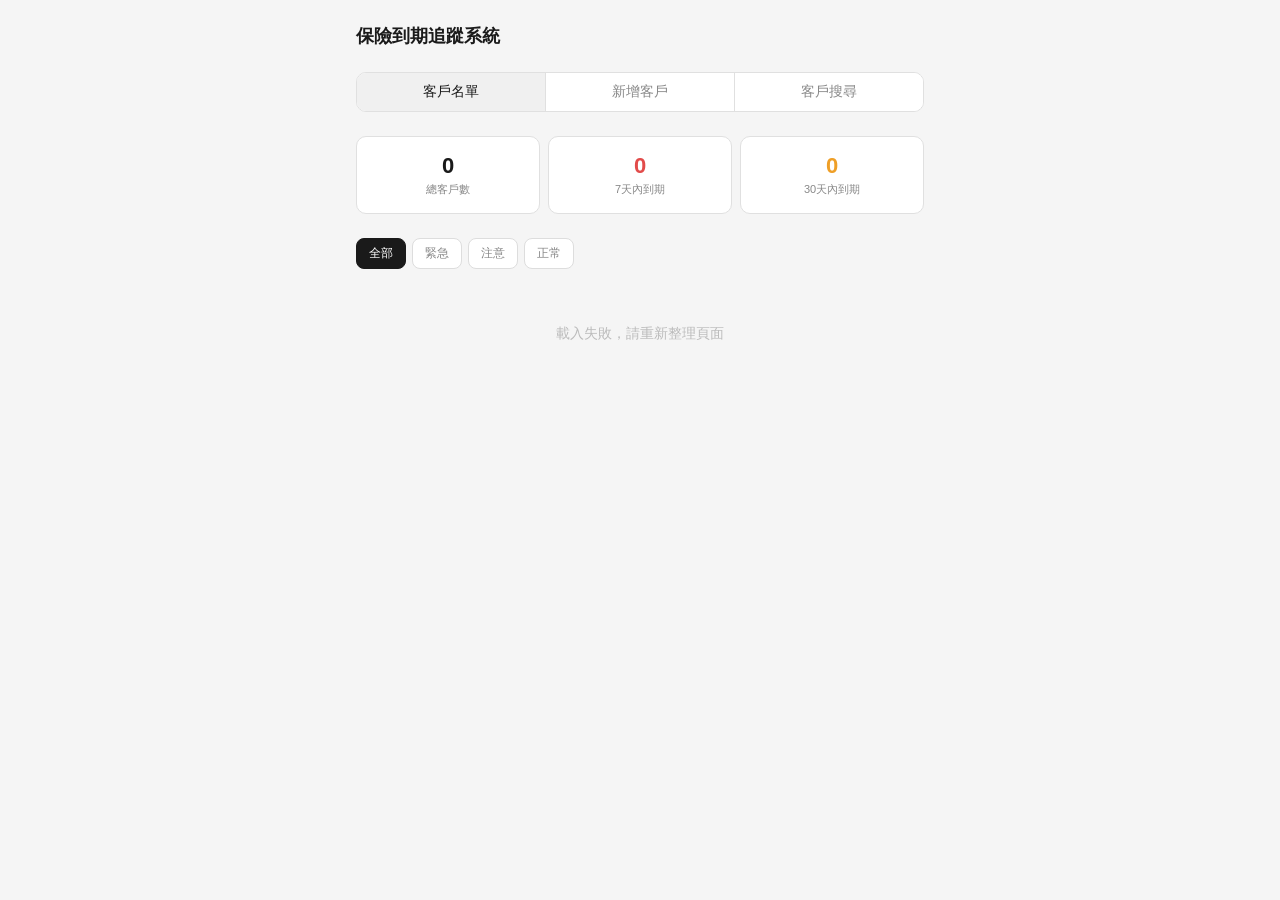
==== index.html @ eb1ad2b9 "Add files via upload" ====
<!DOCTYPE html>
<html lang="zh-TW">
<head>
<meta charset="UTF-8">
<meta name="viewport" content="width=device-width, initial-scale=1.0">
<title>保險到期追蹤系統</title>
<style>
*{box-sizing:border-box;margin:0;padding:0}
body{font-family:-apple-system,BlinkMacSystemFont,'Segoe UI',sans-serif;background:#f5f5f5;color:#1a1a1a;min-height:100vh}
.app{max-width:600px;margin:0 auto;padding:1.5rem 1rem}
h1{font-size:18px;font-weight:600;margin-bottom:1.5rem;color:#1a1a1a}
.tabs{display:flex;border:1px solid #e0e0e0;border-radius:10px;overflow:hidden;margin-bottom:1.5rem;background:#fff}
.tab{flex:1;padding:10px;text-align:center;font-size:14px;cursor:pointer;background:#fff;color:#888;border:none;font-family:inherit;border-right:1px solid #e0e0e0}
.tab:last-child{border-right:none}
.tab.active{background:#f0f0f0;color:#1a1a1a;font-weight:500}
.stats{display:grid;grid-template-columns:repeat(3,1fr);gap:8px;margin-bottom:1.5rem}
.stat{background:#fff;border-radius:10px;padding:1rem;text-align:center;border:1px solid #e0e0e0}
.stat-num{font-size:22px;font-weight:600;color:#1a1a1a}
.stat-label{font-size:11px;color:#888;margin-top:3px}
.card{background:#fff;border:1px solid #e0e0e0;border-radius:12px;padding:1rem 1.25rem;margin-bottom:1rem}
.section-hd{font-size:15px;font-weight:500;margin-bottom:1rem;color:#1a1a1a}
.section-sm{font-size:13px;font-weight:500;margin-bottom:8px;color:#555}
.form-grid{display:grid;grid-template-columns:1fr 1fr;gap:10px;margin-bottom:12px}
.fg{display:flex;flex-direction:column;gap:4px}
.fg.full{grid-column:1/-1}
label{font-size:12px;color:#888}
input,select{width:100%;padding:9px 11px;border:1px solid #ddd;border-radius:8px;font-size:14px;background:#fff;color:#1a1a1a;font-family:inherit}
input:focus,select:focus{outline:none;border-color:#999}
.btn{width:100%;padding:11px;border:1px solid #ddd;border-radius:8px;background:#fff;color:#1a1a1a;font-size:14px;cursor:pointer;font-family:inherit;font-weight:500}
.btn:hover{background:#f5f5f5}
.btn:disabled{opacity:.5;cursor:not-allowed}
.btn-primary{background:#1a1a1a;color:#fff;border-color:#1a1a1a}
.btn-primary:hover{background:#333}
.btn-sm{width:auto;padding:7px 14px;font-size:13px}
.btn-danger{border-color:#E24B4A;color:#E24B4A}
.btn-danger:hover{background:#FCEBEB}
.coverage-grid{display:grid;grid-template-columns:repeat(3,1fr);gap:6px;margin-bottom:12px}
.cov-item{display:flex;align-items:center;gap:6px;padding:7px 10px;border:1px solid #ddd;border-radius:8px;cursor:pointer;font-size:13px;background:#fff;transition:all .15s}
.cov-item.checked{background:#f0f0f0;border-color:#999;font-weight:500}
.cov-item input[type=checkbox]{width:14px;height:14px;accent-color:#1a1a1a;flex-shrink:0}
.vehicle-block{border:1px solid #e0e0e0;border-radius:10px;padding:1rem;margin-bottom:10px;background:#fafafa}
.vehicle-block-header{display:flex;justify-content:space-between;align-items:center;margin-bottom:10px}
.vehicle-tag{font-size:13px;font-weight:500;color:#555}
.divider{border:none;border-top:1px solid #f0f0f0;margin:12px 0}
.filter-row{display:flex;gap:6px;margin-bottom:1rem;flex-wrap:wrap}
.fbtn{padding:6px 12px;border:1px solid #ddd;border-radius:8px;background:#fff;color:#888;font-size:12px;cursor:pointer;font-family:inherit}
.fbtn.active{background:#1a1a1a;color:#fff;border-color:#1a1a1a}
.client-list{display:flex;flex-direction:column;gap:10px}
.cc{background:#fff;border:1px solid #e0e0e0;border-radius:12px;padding:1rem 1.25rem}
.cc.urgent{border-left:4px solid #E24B4A}
.cc.warning{border-left:4px solid #EF9F27}
.cc.ok{border-left:4px solid #1D9E75}
.cc-header{display:flex;justify-content:space-between;align-items:flex-start;margin-bottom:10px}
.cc-name{font-size:15px;font-weight:500}
.cc-actions{display:flex;gap:4px}
.icon-btn{background:none;border:none;color:#bbb;cursor:pointer;font-size:16px;padding:2px 5px}
.icon-btn:hover{color:#1a1a1a}
.vehicle-row{padding:8px 0;border-bottom:1px solid #f5f5f5}
.vehicle-row:last-child{border-bottom:none}
.vr-top{display:flex;align-items:center;gap:8px;margin-bottom:5px}
.vtype-tag{font-size:11px;padding:2px 7px;border-radius:6px;font-weight:500}
.vtype-car{background:#e8f0fe;color:#1a73e8}
.vtype-moto{background:#fce8b2;color:#b06000}
.vr-plate{font-size:13px;font-weight:500;font-family:monospace}
.badges{display:flex;gap:5px;flex-wrap:wrap}
.badge{display:inline-flex;align-items:center;gap:4px;font-size:11px;padding:3px 8px;border-radius:7px;border:1px solid}
.b-urgent{background:#FCEBEB;color:#791F1F;border-color:#F09595}
.b-warning{background:#FAEEDA;color:#633806;border-color:#FAC775}
.b-ok{background:#EAF3DE;color:#27500A;border-color:#C0DD97}
.b-none{background:#f5f5f5;color:#aaa;border-color:#ddd}
.dot{width:5px;height:5px;border-radius:50%;display:inline-block;flex-shrink:0}
.d-urgent{background:#E24B4A}.d-warning{background:#EF9F27}.d-ok{background:#1D9E75}
.cov-tags{display:flex;flex-wrap:wrap;gap:4px;margin-top:5px}
.cov-tag{font-size:11px;padding:2px 7px;background:#f5f5f5;border-radius:6px;color:#666;border:1px solid #e0e0e0}
.empty{text-align:center;padding:2.5rem;color:#bbb;font-size:14px}
.loading{text-align:center;padding:2.5rem;color:#888;font-size:14px}
.toast{position:fixed;bottom:1.5rem;left:50%;transform:translateX(-50%);background:#1a1a1a;color:#fff;border-radius:8px;padding:10px 20px;font-size:13px;opacity:0;transition:opacity .3s;pointer-events:none;white-space:nowrap;z-index:999}
.toast.show{opacity:1}
.modal-bg{display:none;position:fixed;inset:0;background:rgba(0,0,0,.5);z-index:100;align-items:flex-start;justify-content:center;padding:1rem;overflow-y:auto}
.modal-bg.open{display:flex}
.modal{background:#fff;border-radius:14px;padding:1.25rem;width:100%;max-width:520px;margin:auto}
.modal-title{font-size:16px;font-weight:500;margin-bottom:1rem}
.modal-actions{display:flex;gap:8px;margin-top:1rem}
.modal-actions .btn{flex:1}
.cv{background:#fff;border:1px solid #e0e0e0;border-radius:12px;padding:1.25rem}
.cv-header{display:flex;align-items:center;gap:12px;margin-bottom:1.25rem;padding-bottom:1rem;border-bottom:1px solid #f0f0f0}
.avatar{width:46px;height:46px;border-radius:50%;background:#e8f0fe;display:flex;align-items:center;justify-content:center;font-weight:600;font-size:15px;color:#1a73e8;flex-shrink:0}
.cv-name{font-size:17px;font-weight:500}
.cv-vehicle{margin-bottom:1rem;padding:1rem;border:1px solid #f0f0f0;border-radius:10px}
.cv-vehicle-header{display:flex;align-items:center;gap:8px;margin-bottom:10px}
.cv-row{display:flex;justify-content:space-between;align-items:center;padding:8px 0;border-bottom:1px solid #f5f5f5}
.cv-row:last-child{border-bottom:none}
.cv-label{font-size:13px;color:#888}
.cv-val{font-size:13px;font-weight:500}
.svc-box{background:#f8f8f8;border-radius:10px;padding:1rem;margin-top:1rem;font-size:13px;color:#888;line-height:1.8;text-align:center}
.search-box{width:100%;padding:9px 11px;border:1px solid #ddd;border-radius:8px;font-size:14px;background:#fff;color:#1a1a1a;font-family:inherit;margin-bottom:1rem}
.search-box:focus{outline:none;border-color:#999}
</style>
</head>
<body>
<div class="app">
  <h1>保險到期追蹤系統</h1>
  <div class="tabs">
    <button class="tab active" onclick="switchTab('list')">客戶名單</button>
    <button class="tab" onclick="switchTab('add')">新增客戶</button>
    <button class="tab" onclick="switchTab('search')">客戶搜尋</button>
  </div>

  <div id="tab-list">
    <div class="stats" id="stats">
      <div class="stat"><div class="stat-num">0</div><div class="stat-label">總客戶數</div></div>
      <div class="stat"><div class="stat-num" style="color:#E24B4A">0</div><div class="stat-label">7天內到期</div></div>
      <div class="stat"><div class="stat-num" style="color:#EF9F27">0</div><div class="stat-label">30天內到期</div></div>
    </div>
    <div class="filter-row">
      <button class="fbtn active" onclick="setFilter('all',this)">全部</button>
      <button class="fbtn" onclick="setFilter('urgent',this)">緊急</button>
      <button class="fbtn" onclick="setFilter('warning',this)">注意</button>
      <button class="fbtn" onclick="setFilter('ok',this)">正常</button>
    </div>
    <div class="client-list" id="client-list"><div class="loading">載入中...</div></div>
  </div>

  <div id="tab-add" style="display:none">
    <div class="card">
      <p class="section-hd">新增客戶</p>
      <div class="form-grid">
        <div class="fg full"><label>客戶姓名</label><input id="f-name" type="text" placeholder="王小明"></div>
      </div>
      <hr class="divider">
      <p class="section-sm">車輛資料</p>
      <div id="vehicles-form"></div>
      <button class="btn btn-sm" onclick="addVehicleForm()" style="margin-bottom:12px">＋ 新增車輛</button>
      <hr class="divider">
      <button class="btn btn-primary" id="add-btn" onclick="addClient()">新增客戶</button>
    </div>
  </div>

  <div id="tab-search" style="display:none">
    <div class="card">
      <p class="section-hd">客戶搜尋</p>
      <input class="search-box" id="search-input" type="text" placeholder="輸入姓名或車牌搜尋..." oninput="renderSearch()">
    </div>
    <div id="search-results"></div>
  </div>
</div>

<div class="modal-bg" id="edit-modal">
  <div class="modal">
    <p class="modal-title">編輯客戶資料</p>
    <div class="form-grid">
      <div class="fg full"><label>客戶姓名</label><input id="e-name" type="text"></div>
    </div>
    <hr class="divider">
    <p class="section-sm">車輛資料</p>
    <div id="edit-vehicles-form"></div>
    <button class="btn btn-sm" onclick="addEditVehicleForm()" style="margin-bottom:12px">＋ 新增車輛</button>
    <input type="hidden" id="e-id">
    <div class="modal-actions">
      <button class="btn" onclick="closeModal()">取消</button>
      <button class="btn btn-primary" onclick="saveEdit()">儲存</button>
    </div>
  </div>
</div>
<div class="toast" id="toast"></div>

<script>
const API='https://script.google.com/macros/s/AKfycbw2PSCqdWzUUIAsLhNvlBtRn1GDuUMk_68-QzIoNAojSm45DZvEjkUMR7gDNgJH5ig-cA/exec';
const COV_OPTIONS=['第三人','超額500','超額1000','超額2000','竊盜','駕駛人傷害','乘客體傷','刑事訴訟','道路救援'];
let clients=[],filter='all';

function toast(msg){const t=document.getElementById('toast');t.textContent=msg;t.classList.add('show');setTimeout(()=>t.classList.remove('show'),2500);}

function switchTab(tab){
  ['list','add','search'].forEach((t,i)=>{
    document.getElementById('tab-'+t).style.display=t===tab?'block':'none';
    document.querySelectorAll('.tab')[i].classList.toggle('active',t===tab);
  });
  if(tab==='add') initAddForm();
  if(tab==='search') renderSearch();
}

const daysUntil=d=>d?Math.ceil((new Date(d)-new Date())/86400000):null;
const status=d=>d===null?'none':d<=7?'urgent':d<=30?'warning':'ok';
const fmtDate=d=>{if(!d)return'—';const dt=new Date(d);return`${dt.getFullYear()}/${String(dt.getMonth()+1).padStart(2,'0')}/${String(dt.getDate()).padStart(2,'0')}`;};
const statusTxt=s=>s==='urgent'?'即將到期':s==='warning'?'請注意':s==='ok'?'保障中':'未設定';
const statusColor=s=>s==='urgent'?'#E24B4A':s==='warning'?'#EF9F27':s==='ok'?'#1D9E75':'#aaa';

function clientUrgency(c){
  const vehicles=parseVehicles(c);
  const statuses=vehicles.flatMap(v=>[daysUntil(v.comp),daysUntil(v.vol)]).filter(d=>d!==null).map(status);
  if(statuses.includes('urgent'))return'urgent';
  if(statuses.includes('warning'))return'warning';
  if(statuses.length)return'ok';
  return'none';
}

function parseVehicles(c){
  try{return JSON.parse(c.vehicles||'[]');}catch(e){return[];}
}

function badgeHtml(label,d){
  const days=daysUntil(d);
  if(!d)return`<span class="badge b-none">${label} 未填</span>`;
  const s=status(days);
  return`<span class="badge b-${s}"><span class="dot d-${s}"></span>${label}｜${days<=0?'已到期':days+'天後'}</span>`;
}

function covFormHtml(idx,v={}){
  const cov=v.coverage||[];
  return`<div class="vehicle-block" id="vblock-${idx}">
    <div class="vehicle-block-header">
      <span class="vehicle-tag">車輛 ${idx+1}</span>
      <button class="btn btn-sm btn-danger" onclick="removeVehicleBlock(${idx})">移除</button>
    </div>
    <div class="form-grid">
      <div class="fg">
        <label>車種</label>
        <select id="vtype-${idx}">
          <option value="汽車" ${v.type==='汽車'?'selected':''}>汽車</option>
          <option value="機車" ${v.type==='機車'?'selected':''}>機車</option>
        </select>
      </div>
      <div class="fg"><label>車牌號碼</label><input id="vplate-${idx}" type="text" placeholder="ABC-1234" value="${v.plate||''}"></div>
      <div class="fg"><label>強制險到期日</label><input id="vcomp-${idx}" type="date" value="${v.comp||''}"></div>
      <div class="fg"><label>任意險到期日（選填）</label><input id="vvol-${idx}" type="date" value="${v.vol||''}"></div>
    </div>
    <p class="section-sm">任意險項目</p>
    <div class="coverage-grid">
      ${COV_OPTIONS.map(opt=>`
        <label class="cov-item ${cov.includes(opt)?'checked':''}" onclick="toggleCov(this)">
          <input type="checkbox" value="${opt}" ${cov.includes(opt)?'checked':''}>${opt}
        </label>`).join('')}
    </div>
  </div>`;
}

function toggleCov(label){
  const cb=label.querySelector('input');
  cb.checked=!cb.checked;
  label.classList.toggle('checked',cb.checked);
}

let vCount=0;
function initAddForm(){
  vCount=0;
  document.getElementById('vehicles-form').innerHTML='';
  addVehicleForm();
}
function addVehicleForm(){
  const el=document.createElement('div');
  el.innerHTML=covFormHtml(vCount);
  document.getElementById('vehicles-form').appendChild(el.firstChild);
  vCount++;
}
function removeVehicleBlock(idx){
  const el=document.getElementById('vblock-'+idx);
  if(el)el.remove();
}

let evCount=0;
function initEditVehicleForm(vehicles){
  evCount=vehicles.length;
  document.getElementById('edit-vehicles-form').innerHTML=vehicles.map((v,i)=>covFormHtml(i,v)).join('');
}
function addEditVehicleForm(){
  const container=document.getElementById('edit-vehicles-form');
  const el=document.createElement('div');
  el.innerHTML=covFormHtml(evCount);
  container.appendChild(el.firstChild);
  evCount++;
}

function collectVehicles(containerID){
  const container=document.getElementById(containerID);
  const blocks=container.querySelectorAll('.vehicle-block');
  return Array.from(blocks).map(block=>{
    const idx=block.id.replace('vblock-','');
    const type=document.getElementById('vtype-'+idx)?.value||'汽車';
    const plate=document.getElementById('vplate-'+idx)?.value.trim()||'';
    const comp=document.getElementById('vcomp-'+idx)?.value||'';
    const vol=document.getElementById('vvol-'+idx)?.value||'';
    const coverage=Array.from(block.querySelectorAll('input[type=checkbox]:checked')).map(cb=>cb.value);
    return{type,plate,comp,vol,coverage};
  }).filter(v=>v.plate&&v.comp);
}

async function call(params){
  const r=await fetch(API+'?'+new URLSearchParams(params));
  if(!r.ok)throw new Error(r.status);
  return r.json();
}
async function post(body){
  const r=await fetch(API,{method:'POST',headers:{'Content-Type':'text/plain'},body:JSON.stringify(body)});
  if(!r.ok)throw new Error(r.status);
  return r.json();
}

async function load(){
  try{
    const data=await call({action:'getAll'});
    clients=Array.isArray(data)?data:[];
    render();
  }catch(e){
    document.getElementById('client-list').innerHTML='<div class="empty">載入失敗，請重新整理頁面</div>';
  }
}

function setFilter(f,btn){
  filter=f;
  document.querySelectorAll('.fbtn').forEach(b=>b.classList.remove('active'));
  btn.classList.add('active');
  render();
}

function vehicleRowHtml(v){
  return`<div class="vehicle-row">
    <div class="vr-top">
      <span class="vtype-tag ${v.type==='汽車'?'vtype-car':'vtype-moto'}">${v.type}</span>
      <span class="vr-plate">${v.plate}</span>
    </div>
    <div class="badges">
      ${badgeHtml('強制險',v.comp)}
      ${v.vol?badgeHtml('任意險',v.vol):''}
    </div>
    ${v.coverage&&v.coverage.length?`<div class="cov-tags">${v.coverage.map(c=>`<span class="cov-tag">${c}</span>`).join('')}</div>`:''}
  </div>`;
}

function render(){
  const urgent=clients.filter(c=>clientUrgency(c)==='urgent').length;
  const warning=clients.filter(c=>clientUrgency(c)==='warning').length;
  document.getElementById('stats').innerHTML=`
    <div class="stat"><div class="stat-num">${clients.length}</div><div class="stat-label">總客戶數</div></div>
    <div class="stat"><div class="stat-num" style="color:#E24B4A">${urgent}</div><div class="stat-label">7天內到期</div></div>
    <div class="stat"><div class="stat-num" style="color:#EF9F27">${warning}</div><div class="stat-label">30天內到期</div></div>`;
  const filtered=clients.filter(c=>filter==='all'||clientUrgency(c)===filter)
    .sort((a,b)=>{
      const da=Math.min(...parseVehicles(a).map(v=>daysUntil(v.comp)??9999));
      const db=Math.min(...parseVehicles(b).map(v=>daysUntil(v.comp)??9999));
      return da-db;
    });
  const list=document.getElementById('client-list');
  if(!filtered.length){list.innerHTML=`<div class="empty">尚無${filter==='all'?'':'符合條件的'}客戶資料</div>`;return;}
  list.innerHTML=filtered.map(c=>{
    const vehicles=parseVehicles(c);
    return`<div class="cc ${clientUrgency(c)}">
      <div class="cc-header">
        <div class="cc-name">${c.name}</div>
        <div class="cc-actions">
          <button class="icon-btn" onclick="openEdit('${c.id}')">✎</button>
          <button class="icon-btn" style="color:#E24B4A" onclick="confirmDel('${c.id}','${c.name}')">×</button>
        </div>
      </div>
      ${vehicles.map(vehicleRowHtml).join('')}
    </div>`;
  }).join('');
}

async function addClient(){
  const name=document.getElementById('f-name').value.trim();
  if(!name){toast('請填寫客戶姓名');return;}
  const vehicles=collectVehicles('vehicles-form');
  if(!vehicles.length){toast('請至少填寫一台車輛資料');return;}
  const btn=document.getElementById('add-btn');
  btn.disabled=true;btn.textContent='新增中...';
  try{
    await post({action:'add',name,vehicles:JSON.stringify(vehicles),plate:vehicles[0].plate,comp:vehicles[0].comp,vol:vehicles[0].vol||'',note:''});
    document.getElementById('f-name').value='';
    initAddForm();
    toast('已新增 '+name);
    await load();
    switchTab('list');
  }catch(e){toast('新增失敗，請重試');}
  btn.disabled=false;btn.textContent='新增客戶';
}

function openEdit(id){
  const c=clients.find(x=>x.id==id);if(!c)return;
  document.getElementById('e-id').value=c.id;
  document.getElementById('e-name').value=c.name;
  const vehicles=parseVehicles(c);
  evCount=vehicles.length;
  initEditVehicleForm(vehicles);
  document.getElementById('edit-modal').classList.add('open');
}
function closeModal(){document.getElementById('edit-modal').classList.remove('open');}
async function saveEdit(){
  const id=document.getElementById('e-id').value;
  const name=document.getElementById('e-name').value.trim();
  if(!name){toast('請填寫客戶姓名');return;}
  const vehicles=collectVehicles('edit-vehicles-form');
  if(!vehicles.length){toast('請至少填寫一台車輛資料');return;}
  try{
    await post({action:'update',id,name,vehicles:JSON.stringify(vehicles),plate:vehicles[0].plate,comp:vehicles[0].comp,vol:vehicles[0].vol||'',note:''});
    closeModal();toast('已更新');await load();
  }catch(e){toast('更新失敗');}
}

function confirmDel(id,name){if(confirm(`確定要刪除「${name}」的資料嗎？`))delClient(id);}
async function delClient(id){
  try{await call({action:'delete',id});toast('已刪除');await load();}
  catch(e){toast('刪除失敗');}
}

function renderSearch(){
  const q=(document.getElementById('search-input')?.value||'').trim().toLowerCase();
  const results=q?clients.filter(c=>{
    if(c.name.toLowerCase().includes(q))return true;
    return parseVehicles(c).some(v=>v.plate.toLowerCase().includes(q));
  }):[];
  const area=document.getElementById('search-results');
  if(!q){area.innerHTML='';return;}
  if(!results.length){area.innerHTML='<div class="empty">找不到符合的客戶</div>';return;}
  area.innerHTML=results.map(c=>{
    const vehicles=parseVehicles(c);
    return`<div class="cv" style="margin-bottom:1rem">
      <div class="cv-header">
        <div class="avatar">${c.name.slice(0,2)}</div>
        <div><div class="cv-name">${c.name}</div></div>
      </div>
      ${vehicles.map(v=>{
        const d1=daysUntil(v.comp),d2=daysUntil(v.vol);
        const s1=status(d1),s2=status(d2);
        return`<div class="cv-vehicle">
          <div class="cv-vehicle-header">
            <span class="vtype-tag ${v.type==='汽車'?'vtype-car':'vtype-moto'}">${v.type}</span>
            <span style="font-size:14px;font-weight:500;font-family:monospace">${v.plate}</span>
          </div>
          <div class="cv-row"><span class="cv-label">強制險到期日</span><span class="cv-val">${fmtDate(v.comp)}</span></div>
          <div class="cv-row"><span class="cv-label">強制險狀態</span><span class="cv-val" style="color:${statusColor(s1)}">${statusTxt(s1)}${d1&&d1>0?' ('+d1+'天)':''}</span></div>
          ${v.vol?`<div class="cv-row"><span class="cv-label">任意險到期日</span><span class="cv-val">${fmtDate(v.vol)}</span></div>
          <div class="cv-row"><span class="cv-label">任意險狀態</span><span class="cv-val" style="color:${statusColor(s2)}">${statusTxt(s2)}${d2&&d2>0?' ('+d2+'天)':''}</span></div>`:''}
          ${v.coverage&&v.coverage.length?`<div class="cv-row"><span class="cv-label">保障內容</span><div class="cov-tags" style="justify-content:flex-end">${v.coverage.map(cv=>`<span class="cov-tag">${cv}</span>`).join('')}</div></div>`:''}
        </div>`;
      }).join('')}
      <div class="svc-box">我會在到期前 60 天、30 天、7 天主動通知你<br>讓你的保障不中斷</div>
    </div>`;
  }).join('');
}

initAddForm();
load();
</script>
</body>
</html>
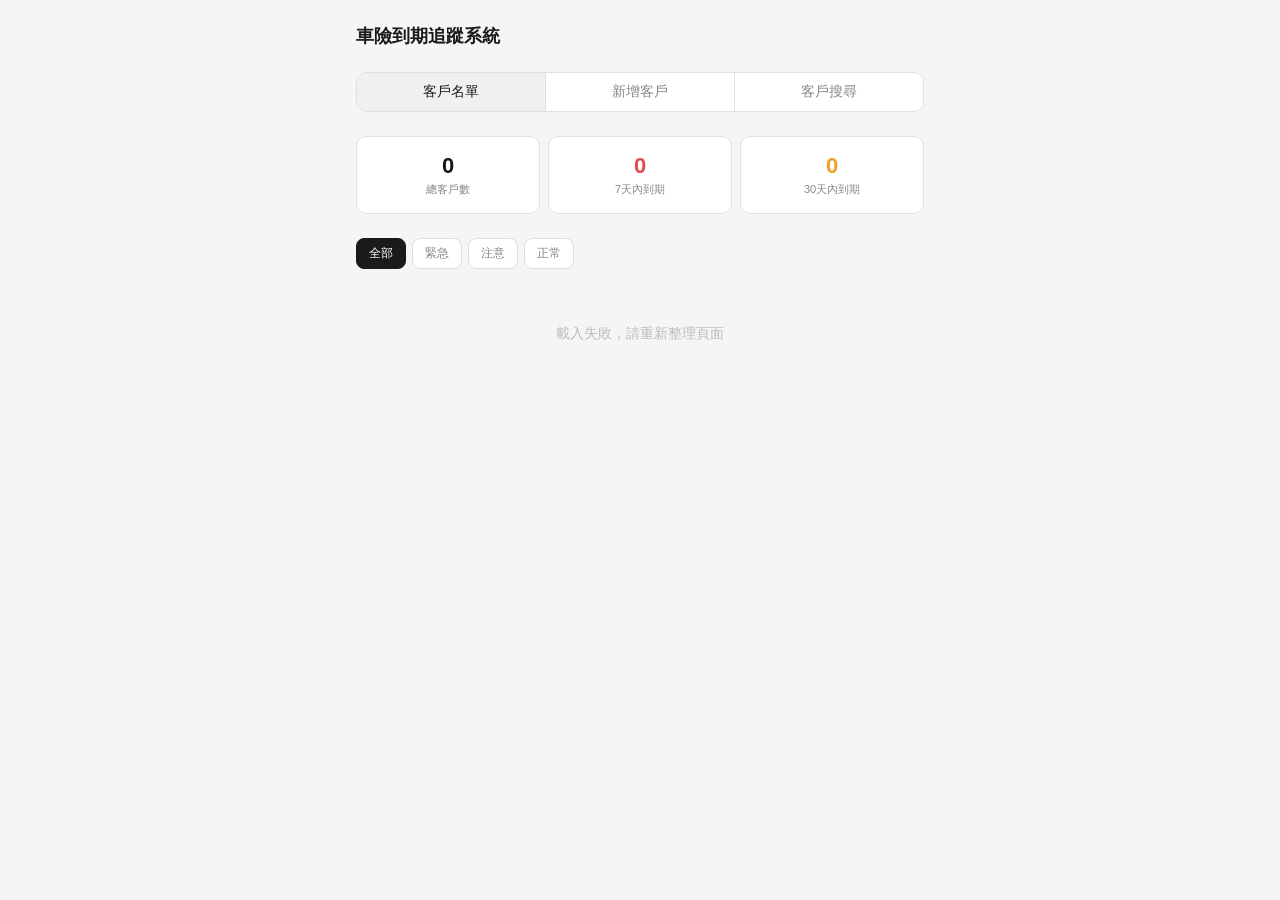
==== commit 8e169844: "index.html" ====
--- a/index.html
+++ b/index.html
@@ -3,7 +3,7 @@
 <head>
 <meta charset="UTF-8">
 <meta name="viewport" content="width=device-width, initial-scale=1.0">
-<title>保險到期追蹤系統</title>
+<title>車險到期追蹤系統</title>
 <style>
 *{box-sizing:border-box;margin:0;padding:0}
 body{font-family:-apple-system,BlinkMacSystemFont,'Segoe UI',sans-serif;background:#f5f5f5;color:#1a1a1a;min-height:100vh}
@@ -99,7 +99,7 @@
 </head>
 <body>
 <div class="app">
-  <h1>保險到期追蹤系統</h1>
+  <h1>車險到期追蹤系統</h1>
   <div class="tabs">
     <button class="tab active" onclick="switchTab('list')">客戶名單</button>
     <button class="tab" onclick="switchTab('add')">新增客戶</button>
@@ -165,7 +165,7 @@
 <div class="toast" id="toast"></div>
 
 <script>
-const API='https://script.google.com/macros/s/AKfycbw2PSCqdWzUUIAsLhNvlBtRn1GDuUMk_68-QzIoNAojSm45DZvEjkUMR7gDNgJH5ig-cA/exec';
+const API='https://script.google.com/macros/s/AKfycbzQIJgM0BVH5-g7zVgGSabfvRw_-4KguP4exboqr7Txi3CyQKYaIrjjNsGsmjc4YspYnQ/exec';
 const COV_OPTIONS=['第三人','超額500','超額1000','超額2000','竊盜','駕駛人傷害','乘客體傷','刑事訴訟','道路救援'];
 let clients=[],filter='all';
 
@@ -365,7 +365,7 @@
   const btn=document.getElementById('add-btn');
   btn.disabled=true;btn.textContent='新增中...';
   try{
-    await post({action:'add',name,vehicles:JSON.stringify(vehicles),plate:vehicles[0].plate,comp:vehicles[0].comp,vol:vehicles[0].vol||'',note:''});
+    await post({action:'add',name,vehicles:JSON.stringify(vehicles)});
     document.getElementById('f-name').value='';
     initAddForm();
     toast('已新增 '+name);
@@ -392,7 +392,7 @@
   const vehicles=collectVehicles('edit-vehicles-form');
   if(!vehicles.length){toast('請至少填寫一台車輛資料');return;}
   try{
-    await post({action:'update',id,name,vehicles:JSON.stringify(vehicles),plate:vehicles[0].plate,comp:vehicles[0].comp,vol:vehicles[0].vol||'',note:''});
+    await post({action:'update',id,name,vehicles:JSON.stringify(vehicles)});
     closeModal();toast('已更新');await load();
   }catch(e){toast('更新失敗');}
 }
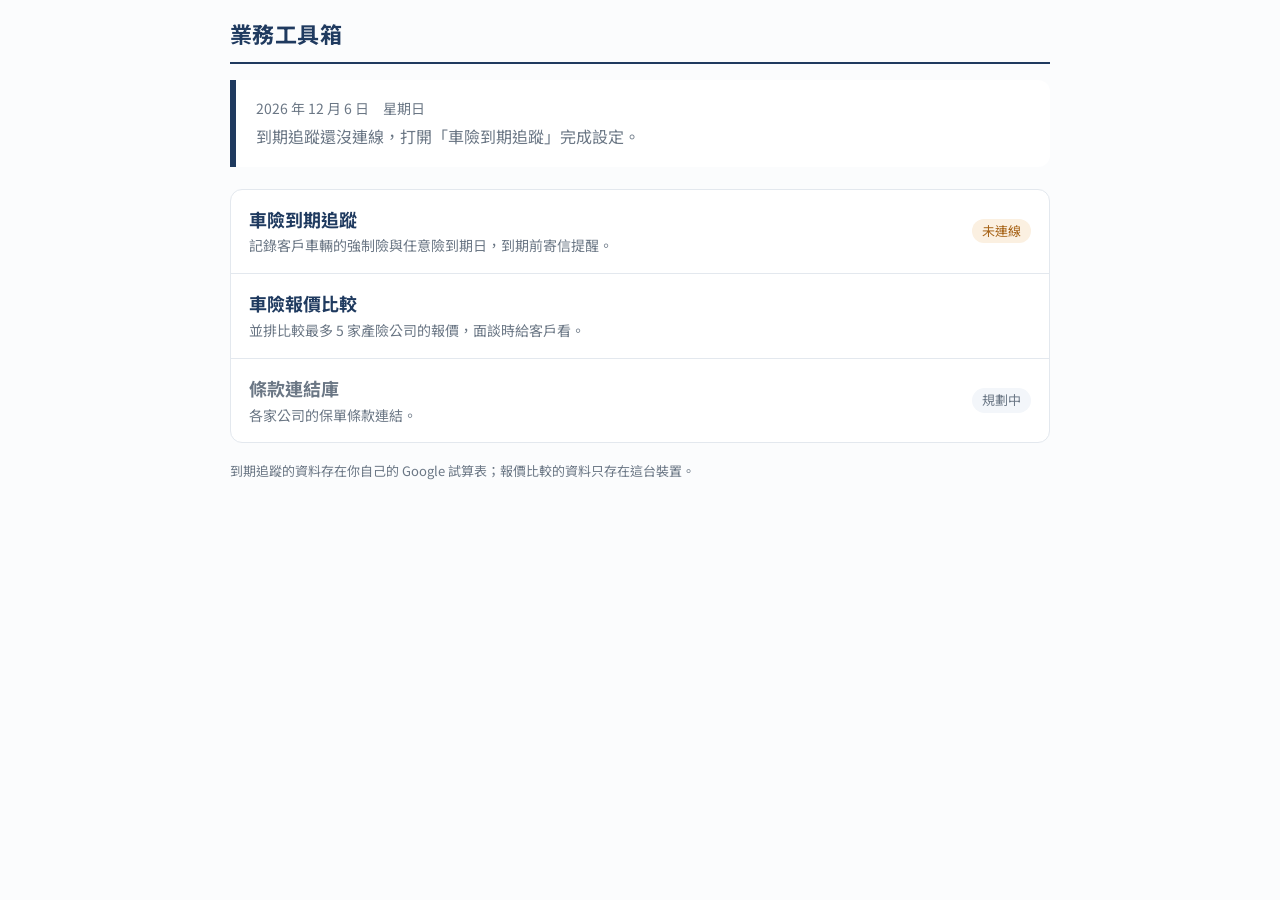
==== commit 3f7a8199: "Add files via upload" ====
--- a/index.html
+++ b/index.html
@@ -1,446 +1,102 @@
 <!DOCTYPE html>
-<html lang="zh-TW">
+<html lang="zh-Hant">
 <head>
 <meta charset="UTF-8">
-<meta name="viewport" content="width=device-width, initial-scale=1.0">
-<title>車險到期追蹤系統</title>
+<meta name="viewport" content="width=device-width, initial-scale=1, viewport-fit=cover">
+<title>業務工具箱</title>
+<link rel="preconnect" href="https://fonts.googleapis.com">
+<link rel="preconnect" href="https://fonts.gstatic.com" crossorigin>
+<link href="https://fonts.googleapis.com/css2?family=Noto+Sans+TC:wght@400;500;700&display=swap" rel="stylesheet">
+<link rel="stylesheet" href="common.css">
 <style>
-*{box-sizing:border-box;margin:0;padding:0}
-body{font-family:-apple-system,BlinkMacSystemFont,'Segoe UI',sans-serif;background:#f5f5f5;color:#1a1a1a;min-height:100vh}
-.app{max-width:600px;margin:0 auto;padding:1.5rem 1rem}
-h1{font-size:18px;font-weight:600;margin-bottom:1.5rem;color:#1a1a1a}
-.tabs{display:flex;border:1px solid #e0e0e0;border-radius:10px;overflow:hidden;margin-bottom:1.5rem;background:#fff}
-.tab{flex:1;padding:10px;text-align:center;font-size:14px;cursor:pointer;background:#fff;color:#888;border:none;font-family:inherit;border-right:1px solid #e0e0e0}
-.tab:last-child{border-right:none}
-.tab.active{background:#f0f0f0;color:#1a1a1a;font-weight:500}
-.stats{display:grid;grid-template-columns:repeat(3,1fr);gap:8px;margin-bottom:1.5rem}
-.stat{background:#fff;border-radius:10px;padding:1rem;text-align:center;border:1px solid #e0e0e0}
-.stat-num{font-size:22px;font-weight:600;color:#1a1a1a}
-.stat-label{font-size:11px;color:#888;margin-top:3px}
-.card{background:#fff;border:1px solid #e0e0e0;border-radius:12px;padding:1rem 1.25rem;margin-bottom:1rem}
-.section-hd{font-size:15px;font-weight:500;margin-bottom:1rem;color:#1a1a1a}
-.section-sm{font-size:13px;font-weight:500;margin-bottom:8px;color:#555}
-.form-grid{display:grid;grid-template-columns:1fr 1fr;gap:10px;margin-bottom:12px}
-.fg{display:flex;flex-direction:column;gap:4px}
-.fg.full{grid-column:1/-1}
-label{font-size:12px;color:#888}
-input,select{width:100%;padding:9px 11px;border:1px solid #ddd;border-radius:8px;font-size:14px;background:#fff;color:#1a1a1a;font-family:inherit}
-input:focus,select:focus{outline:none;border-color:#999}
-.btn{width:100%;padding:11px;border:1px solid #ddd;border-radius:8px;background:#fff;color:#1a1a1a;font-size:14px;cursor:pointer;font-family:inherit;font-weight:500}
-.btn:hover{background:#f5f5f5}
-.btn:disabled{opacity:.5;cursor:not-allowed}
-.btn-primary{background:#1a1a1a;color:#fff;border-color:#1a1a1a}
-.btn-primary:hover{background:#333}
-.btn-sm{width:auto;padding:7px 14px;font-size:13px}
-.btn-danger{border-color:#E24B4A;color:#E24B4A}
-.btn-danger:hover{background:#FCEBEB}
-.coverage-grid{display:grid;grid-template-columns:repeat(3,1fr);gap:6px;margin-bottom:12px}
-.cov-item{display:flex;align-items:center;gap:6px;padding:7px 10px;border:1px solid #ddd;border-radius:8px;cursor:pointer;font-size:13px;background:#fff;transition:all .15s}
-.cov-item.checked{background:#f0f0f0;border-color:#999;font-weight:500}
-.cov-item input[type=checkbox]{width:14px;height:14px;accent-color:#1a1a1a;flex-shrink:0}
-.vehicle-block{border:1px solid #e0e0e0;border-radius:10px;padding:1rem;margin-bottom:10px;background:#fafafa}
-.vehicle-block-header{display:flex;justify-content:space-between;align-items:center;margin-bottom:10px}
-.vehicle-tag{font-size:13px;font-weight:500;color:#555}
-.divider{border:none;border-top:1px solid #f0f0f0;margin:12px 0}
-.filter-row{display:flex;gap:6px;margin-bottom:1rem;flex-wrap:wrap}
-.fbtn{padding:6px 12px;border:1px solid #ddd;border-radius:8px;background:#fff;color:#888;font-size:12px;cursor:pointer;font-family:inherit}
-.fbtn.active{background:#1a1a1a;color:#fff;border-color:#1a1a1a}
-.client-list{display:flex;flex-direction:column;gap:10px}
-.cc{background:#fff;border:1px solid #e0e0e0;border-radius:12px;padding:1rem 1.25rem}
-.cc.urgent{border-left:4px solid #E24B4A}
-.cc.warning{border-left:4px solid #EF9F27}
-.cc.ok{border-left:4px solid #1D9E75}
-.cc-header{display:flex;justify-content:space-between;align-items:flex-start;margin-bottom:10px}
-.cc-name{font-size:15px;font-weight:500}
-.cc-actions{display:flex;gap:4px}
-.icon-btn{background:none;border:none;color:#bbb;cursor:pointer;font-size:16px;padding:2px 5px}
-.icon-btn:hover{color:#1a1a1a}
-.vehicle-row{padding:8px 0;border-bottom:1px solid #f5f5f5}
-.vehicle-row:last-child{border-bottom:none}
-.vr-top{display:flex;align-items:center;gap:8px;margin-bottom:5px}
-.vtype-tag{font-size:11px;padding:2px 7px;border-radius:6px;font-weight:500}
-.vtype-car{background:#e8f0fe;color:#1a73e8}
-.vtype-moto{background:#fce8b2;color:#b06000}
-.vr-plate{font-size:13px;font-weight:500;font-family:monospace}
-.badges{display:flex;gap:5px;flex-wrap:wrap}
-.badge{display:inline-flex;align-items:center;gap:4px;font-size:11px;padding:3px 8px;border-radius:7px;border:1px solid}
-.b-urgent{background:#FCEBEB;color:#791F1F;border-color:#F09595}
-.b-warning{background:#FAEEDA;color:#633806;border-color:#FAC775}
-.b-ok{background:#EAF3DE;color:#27500A;border-color:#C0DD97}
-.b-none{background:#f5f5f5;color:#aaa;border-color:#ddd}
-.dot{width:5px;height:5px;border-radius:50%;display:inline-block;flex-shrink:0}
-.d-urgent{background:#E24B4A}.d-warning{background:#EF9F27}.d-ok{background:#1D9E75}
-.cov-tags{display:flex;flex-wrap:wrap;gap:4px;margin-top:5px}
-.cov-tag{font-size:11px;padding:2px 7px;background:#f5f5f5;border-radius:6px;color:#666;border:1px solid #e0e0e0}
-.empty{text-align:center;padding:2.5rem;color:#bbb;font-size:14px}
-.loading{text-align:center;padding:2.5rem;color:#888;font-size:14px}
-.toast{position:fixed;bottom:1.5rem;left:50%;transform:translateX(-50%);background:#1a1a1a;color:#fff;border-radius:8px;padding:10px 20px;font-size:13px;opacity:0;transition:opacity .3s;pointer-events:none;white-space:nowrap;z-index:999}
-.toast.show{opacity:1}
-.modal-bg{display:none;position:fixed;inset:0;background:rgba(0,0,0,.5);z-index:100;align-items:flex-start;justify-content:center;padding:1rem;overflow-y:auto}
-.modal-bg.open{display:flex}
-.modal{background:#fff;border-radius:14px;padding:1.25rem;width:100%;max-width:520px;margin:auto}
-.modal-title{font-size:16px;font-weight:500;margin-bottom:1rem}
-.modal-actions{display:flex;gap:8px;margin-top:1rem}
-.modal-actions .btn{flex:1}
-.cv{background:#fff;border:1px solid #e0e0e0;border-radius:12px;padding:1.25rem}
-.cv-header{display:flex;align-items:center;gap:12px;margin-bottom:1.25rem;padding-bottom:1rem;border-bottom:1px solid #f0f0f0}
-.avatar{width:46px;height:46px;border-radius:50%;background:#e8f0fe;display:flex;align-items:center;justify-content:center;font-weight:600;font-size:15px;color:#1a73e8;flex-shrink:0}
-.cv-name{font-size:17px;font-weight:500}
-.cv-vehicle{margin-bottom:1rem;padding:1rem;border:1px solid #f0f0f0;border-radius:10px}
-.cv-vehicle-header{display:flex;align-items:center;gap:8px;margin-bottom:10px}
-.cv-row{display:flex;justify-content:space-between;align-items:center;padding:8px 0;border-bottom:1px solid #f5f5f5}
-.cv-row:last-child{border-bottom:none}
-.cv-label{font-size:13px;color:#888}
-.cv-val{font-size:13px;font-weight:500}
-.svc-box{background:#f8f8f8;border-radius:10px;padding:1rem;margin-top:1rem;font-size:13px;color:#888;line-height:1.8;text-align:center}
-.search-box{width:100%;padding:9px 11px;border:1px solid #ddd;border-radius:8px;font-size:14px;background:#fff;color:#1a1a1a;font-family:inherit;margin-bottom:1rem}
-.search-box:focus{outline:none;border-color:#999}
+.today{margin:8px 0 22px;padding:18px 20px;border-left:6px solid var(--ink);background:var(--panel);border-radius:0 12px 12px 0}
+.today .date{color:var(--muted);font-size:14px}
+.today .line{font-size:20px;font-weight:700;color:var(--ink);margin-top:4px}
+.today .line.quiet{font-size:16px;font-weight:400;color:var(--muted)}
+.tools{display:flex;flex-direction:column;border:1px solid var(--line);border-radius:12px;background:var(--panel);overflow:hidden}
+.tool{display:grid;grid-template-columns:1fr auto;gap:12px;align-items:center;padding:16px 18px;border-bottom:1px solid var(--line);text-decoration:none;color:inherit}
+.tool:last-child{border-bottom:0}
+a.tool:hover{background:var(--sticky)}
+.tool h2{margin:0;font-size:18px;color:var(--ink)}
+.tool p{margin:2px 0 0;color:var(--muted);font-size:14px}
+.tool .st{font-size:14px;text-align:right}
+.tool.off h2{color:var(--muted)}
+.foot{margin-top:18px;font-size:13px;color:var(--muted)}
 </style>
 </head>
 <body>
-<div class="app">
-  <h1>車險到期追蹤系統</h1>
-  <div class="tabs">
-    <button class="tab active" onclick="switchTab('list')">客戶名單</button>
-    <button class="tab" onclick="switchTab('add')">新增客戶</button>
-    <button class="tab" onclick="switchTab('search')">客戶搜尋</button>
+<div class="wrap narrow">
+  <header class="top">
+    <h1>業務工具箱</h1>
+  </header>
+
+  <div class="today" id="today">
+    <div class="date" id="dateLine"></div>
+    <div class="line quiet" id="todayLine">讀取到期資料中…</div>
   </div>
 
-  <div id="tab-list">
-    <div class="stats" id="stats">
-      <div class="stat"><div class="stat-num">0</div><div class="stat-label">總客戶數</div></div>
-      <div class="stat"><div class="stat-num" style="color:#E24B4A">0</div><div class="stat-label">7天內到期</div></div>
-      <div class="stat"><div class="stat-num" style="color:#EF9F27">0</div><div class="stat-label">30天內到期</div></div>
-    </div>
-    <div class="filter-row">
-      <button class="fbtn active" onclick="setFilter('all',this)">全部</button>
-      <button class="fbtn" onclick="setFilter('urgent',this)">緊急</button>
-      <button class="fbtn" onclick="setFilter('warning',this)">注意</button>
-      <button class="fbtn" onclick="setFilter('ok',this)">正常</button>
-    </div>
-    <div class="client-list" id="client-list"><div class="loading">載入中...</div></div>
-  </div>
+  <nav class="tools" id="tools" aria-label="工具列表"></nav>
 
-  <div id="tab-add" style="display:none">
-    <div class="card">
-      <p class="section-hd">新增客戶</p>
-      <div class="form-grid">
-        <div class="fg full"><label>客戶姓名</label><input id="f-name" type="text" placeholder="王小明"></div>
-      </div>
-      <hr class="divider">
-      <p class="section-sm">車輛資料</p>
-      <div id="vehicles-form"></div>
-      <button class="btn btn-sm" onclick="addVehicleForm()" style="margin-bottom:12px">＋ 新增車輛</button>
-      <hr class="divider">
-      <button class="btn btn-primary" id="add-btn" onclick="addClient()">新增客戶</button>
-    </div>
-  </div>
-
-  <div id="tab-search" style="display:none">
-    <div class="card">
-      <p class="section-hd">客戶搜尋</p>
-      <input class="search-box" id="search-input" type="text" placeholder="輸入姓名或車牌搜尋..." oninput="renderSearch()">
-    </div>
-    <div id="search-results"></div>
-  </div>
+  <p class="foot">到期追蹤的資料存在你自己的 Google 試算表；報價比較的資料只存在這台裝置。</p>
 </div>
 
-<div class="modal-bg" id="edit-modal">
-  <div class="modal">
-    <p class="modal-title">編輯客戶資料</p>
-    <div class="form-grid">
-      <div class="fg full"><label>客戶姓名</label><input id="e-name" type="text"></div>
-    </div>
-    <hr class="divider">
-    <p class="section-sm">車輛資料</p>
-    <div id="edit-vehicles-form"></div>
-    <button class="btn btn-sm" onclick="addEditVehicleForm()" style="margin-bottom:12px">＋ 新增車輛</button>
-    <input type="hidden" id="e-id">
-    <div class="modal-actions">
-      <button class="btn" onclick="closeModal()">取消</button>
-      <button class="btn btn-primary" onclick="saveEdit()">儲存</button>
-    </div>
-  </div>
-</div>
-<div class="toast" id="toast"></div>
+<script src="common.js"></script>
+<script>
+/* 工具清單：新增工具時，在這裡加一筆即可 */
+const TOOLS = [
+  {id:'tracker', name:'車險到期追蹤', desc:'記錄客戶車輛的強制險與任意險到期日，到期前寄信提醒。', href:'tracker.html'},
+  {id:'compare', name:'車險報價比較', desc:'並排比較最多 5 家產險公司的報價，面談時給客戶看。', href:'compare.html'},
+  {id:'clauses', name:'條款連結庫', desc:'各家公司的保單條款連結。', href:null, note:'規劃中'}
+];
 
-<script>
-const API='https://script.google.com/macros/s/AKfycbzQIJgM0BVH5-g7zVgGSabfvRw_-4KguP4exboqr7Txi3CyQKYaIrjjNsGsmjc4YspYnQ/exec';
-const COV_OPTIONS=['第三人','超額500','超額1000','超額2000','竊盜','駕駛人傷害','乘客體傷','刑事訴訟','道路救援'];
-let clients=[],filter='all';
+const esc = TB.esc;
+const wk = '日一二三四五六';
+const now = new Date();
+document.getElementById('dateLine').textContent = `${now.getFullYear()} 年 ${now.getMonth()+1} 月 ${now.getDate()} 日　星期${wk[now.getDay()]}`;
 
-function toast(msg){const t=document.getElementById('toast');t.textContent=msg;t.classList.add('show');setTimeout(()=>t.classList.remove('show'),2500);}
-
-function switchTab(tab){
-  ['list','add','search'].forEach((t,i)=>{
-    document.getElementById('tab-'+t).style.display=t===tab?'block':'none';
-    document.querySelectorAll('.tab')[i].classList.toggle('active',t===tab);
-  });
-  if(tab==='add') initAddForm();
-  if(tab==='search') renderSearch();
-}
-
-const daysUntil=d=>d?Math.ceil((new Date(d)-new Date())/86400000):null;
-const status=d=>d===null?'none':d<=7?'urgent':d<=30?'warning':'ok';
-const fmtDate=d=>{if(!d)return'—';const dt=new Date(d);return`${dt.getFullYear()}/${String(dt.getMonth()+1).padStart(2,'0')}/${String(dt.getDate()).padStart(2,'0')}`;};
-const statusTxt=s=>s==='urgent'?'即將到期':s==='warning'?'請注意':s==='ok'?'保障中':'未設定';
-const statusColor=s=>s==='urgent'?'#E24B4A':s==='warning'?'#EF9F27':s==='ok'?'#1D9E75':'#aaa';
-
-function clientUrgency(c){
-  const vehicles=parseVehicles(c);
-  const statuses=vehicles.flatMap(v=>[daysUntil(v.comp),daysUntil(v.vol)]).filter(d=>d!==null).map(status);
-  if(statuses.includes('urgent'))return'urgent';
-  if(statuses.includes('warning'))return'warning';
-  if(statuses.length)return'ok';
-  return'none';
-}
-
-function parseVehicles(c){
-  try{return JSON.parse(c.vehicles||'[]');}catch(e){return[];}
-}
-
-function badgeHtml(label,d){
-  const days=daysUntil(d);
-  if(!d)return`<span class="badge b-none">${label} 未填</span>`;
-  const s=status(days);
-  return`<span class="badge b-${s}"><span class="dot d-${s}"></span>${label}｜${days<=0?'已到期':days+'天後'}</span>`;
-}
-
-function covFormHtml(idx,v={}){
-  const cov=v.coverage||[];
-  return`<div class="vehicle-block" id="vblock-${idx}">
-    <div class="vehicle-block-header">
-      <span class="vehicle-tag">車輛 ${idx+1}</span>
-      <button class="btn btn-sm btn-danger" onclick="removeVehicleBlock(${idx})">移除</button>
-    </div>
-    <div class="form-grid">
-      <div class="fg">
-        <label>車種</label>
-        <select id="vtype-${idx}">
-          <option value="汽車" ${v.type==='汽車'?'selected':''}>汽車</option>
-          <option value="機車" ${v.type==='機車'?'selected':''}>機車</option>
-        </select>
-      </div>
-      <div class="fg"><label>車牌號碼</label><input id="vplate-${idx}" type="text" placeholder="ABC-1234" value="${v.plate||''}"></div>
-      <div class="fg"><label>強制險到期日</label><input id="vcomp-${idx}" type="date" value="${v.comp||''}"></div>
-      <div class="fg"><label>任意險到期日（選填）</label><input id="vvol-${idx}" type="date" value="${v.vol||''}"></div>
-    </div>
-    <p class="section-sm">任意險項目</p>
-    <div class="coverage-grid">
-      ${COV_OPTIONS.map(opt=>`
-        <label class="cov-item ${cov.includes(opt)?'checked':''}" onclick="toggleCov(this)">
-          <input type="checkbox" value="${opt}" ${cov.includes(opt)?'checked':''}>${opt}
-        </label>`).join('')}
-    </div>
-  </div>`;
-}
-
-function toggleCov(label){
-  const cb=label.querySelector('input');
-  cb.checked=!cb.checked;
-  label.classList.toggle('checked',cb.checked);
-}
-
-let vCount=0;
-function initAddForm(){
-  vCount=0;
-  document.getElementById('vehicles-form').innerHTML='';
-  addVehicleForm();
-}
-function addVehicleForm(){
-  const el=document.createElement('div');
-  el.innerHTML=covFormHtml(vCount);
-  document.getElementById('vehicles-form').appendChild(el.firstChild);
-  vCount++;
-}
-function removeVehicleBlock(idx){
-  const el=document.getElementById('vblock-'+idx);
-  if(el)el.remove();
-}
-
-let evCount=0;
-function initEditVehicleForm(vehicles){
-  evCount=vehicles.length;
-  document.getElementById('edit-vehicles-form').innerHTML=vehicles.map((v,i)=>covFormHtml(i,v)).join('');
-}
-function addEditVehicleForm(){
-  const container=document.getElementById('edit-vehicles-form');
-  const el=document.createElement('div');
-  el.innerHTML=covFormHtml(evCount);
-  container.appendChild(el.firstChild);
-  evCount++;
-}
-
-function collectVehicles(containerID){
-  const container=document.getElementById(containerID);
-  const blocks=container.querySelectorAll('.vehicle-block');
-  return Array.from(blocks).map(block=>{
-    const idx=block.id.replace('vblock-','');
-    const type=document.getElementById('vtype-'+idx)?.value||'汽車';
-    const plate=document.getElementById('vplate-'+idx)?.value.trim()||'';
-    const comp=document.getElementById('vcomp-'+idx)?.value||'';
-    const vol=document.getElementById('vvol-'+idx)?.value||'';
-    const coverage=Array.from(block.querySelectorAll('input[type=checkbox]:checked')).map(cb=>cb.value);
-    return{type,plate,comp,vol,coverage};
-  }).filter(v=>v.plate&&v.comp);
-}
-
-async function call(params){
-  const r=await fetch(API+'?'+new URLSearchParams(params));
-  if(!r.ok)throw new Error(r.status);
-  return r.json();
-}
-async function post(body){
-  const r=await fetch(API,{method:'POST',headers:{'Content-Type':'text/plain'},body:JSON.stringify(body)});
-  if(!r.ok)throw new Error(r.status);
-  return r.json();
-}
-
-async function load(){
-  try{
-    const data=await call({action:'getAll'});
-    clients=Array.isArray(data)?data:[];
-    render();
-  }catch(e){
-    document.getElementById('client-list').innerHTML='<div class="empty">載入失敗，請重新整理頁面</div>';
-  }
-}
-
-function setFilter(f,btn){
-  filter=f;
-  document.querySelectorAll('.fbtn').forEach(b=>b.classList.remove('active'));
-  btn.classList.add('active');
-  render();
-}
-
-function vehicleRowHtml(v){
-  return`<div class="vehicle-row">
-    <div class="vr-top">
-      <span class="vtype-tag ${v.type==='汽車'?'vtype-car':'vtype-moto'}">${v.type}</span>
-      <span class="vr-plate">${v.plate}</span>
-    </div>
-    <div class="badges">
-      ${badgeHtml('強制險',v.comp)}
-      ${v.vol?badgeHtml('任意險',v.vol):''}
-    </div>
-    ${v.coverage&&v.coverage.length?`<div class="cov-tags">${v.coverage.map(c=>`<span class="cov-tag">${c}</span>`).join('')}</div>`:''}
-  </div>`;
-}
-
-function render(){
-  const urgent=clients.filter(c=>clientUrgency(c)==='urgent').length;
-  const warning=clients.filter(c=>clientUrgency(c)==='warning').length;
-  document.getElementById('stats').innerHTML=`
-    <div class="stat"><div class="stat-num">${clients.length}</div><div class="stat-label">總客戶數</div></div>
-    <div class="stat"><div class="stat-num" style="color:#E24B4A">${urgent}</div><div class="stat-label">7天內到期</div></div>
-    <div class="stat"><div class="stat-num" style="color:#EF9F27">${warning}</div><div class="stat-label">30天內到期</div></div>`;
-  const filtered=clients.filter(c=>filter==='all'||clientUrgency(c)===filter)
-    .sort((a,b)=>{
-      const da=Math.min(...parseVehicles(a).map(v=>daysUntil(v.comp)??9999));
-      const db=Math.min(...parseVehicles(b).map(v=>daysUntil(v.comp)??9999));
-      return da-db;
-    });
-  const list=document.getElementById('client-list');
-  if(!filtered.length){list.innerHTML=`<div class="empty">尚無${filter==='all'?'':'符合條件的'}客戶資料</div>`;return;}
-  list.innerHTML=filtered.map(c=>{
-    const vehicles=parseVehicles(c);
-    return`<div class="cc ${clientUrgency(c)}">
-      <div class="cc-header">
-        <div class="cc-name">${c.name}</div>
-        <div class="cc-actions">
-          <button class="icon-btn" onclick="openEdit('${c.id}')">✎</button>
-          <button class="icon-btn" style="color:#E24B4A" onclick="confirmDel('${c.id}','${c.name}')">×</button>
-        </div>
-      </div>
-      ${vehicles.map(vehicleRowHtml).join('')}
-    </div>`;
+function renderTools(status){
+  document.getElementById('tools').innerHTML = TOOLS.map(t => {
+    const st = t.href ? (status[t.id] || '') : `<span class="pill m">${esc(t.note||'')}</span>`;
+    return t.href
+      ? `<a class="tool" href="${esc(t.href)}"><div><h2>${esc(t.name)}</h2><p>${esc(t.desc)}</p></div><div class="st">${st}</div></a>`
+      : `<div class="tool off" aria-disabled="true"><div><h2>${esc(t.name)}</h2><p>${esc(t.desc)}</p></div><div class="st">${st}</div></div>`;
   }).join('');
 }
 
-async function addClient(){
-  const name=document.getElementById('f-name').value.trim();
-  if(!name){toast('請填寫客戶姓名');return;}
-  const vehicles=collectVehicles('vehicles-form');
-  if(!vehicles.length){toast('請至少填寫一台車輛資料');return;}
-  const btn=document.getElementById('add-btn');
-  btn.disabled=true;btn.textContent='新增中...';
+async function loadToday(){
+  const line = document.getElementById('todayLine');
+  const status = {};
+  if(!TB.getCfg()){
+    line.textContent = '到期追蹤還沒連線，打開「車險到期追蹤」完成設定。';
+    status.tracker = '<span class="pill w">未連線</span>';
+    renderTools(status); return;
+  }
+  renderTools(status);
   try{
-    await post({action:'add',name,vehicles:JSON.stringify(vehicles)});
-    document.getElementById('f-name').value='';
-    initAddForm();
-    toast('已新增 '+name);
-    await load();
-    switchTab('list');
-  }catch(e){toast('新增失敗，請重試');}
-  btn.disabled=false;btn.textContent='新增客戶';
+    const d = await TB.api('list');
+    const days = d.settings.remindDays, max = Math.max(...days), min = Math.min(...days);
+    const closed = ['已見面／已續保','未見面／未續保'];
+    let open = 0, urgent = 0;
+    d.clients.forEach(c => c.vehicles.forEach(v => {
+      if(closed.includes(v.status)) return;
+      const ds = [v.comp, v.vol].map(TB.daysUntil).filter(x => x != null && x <= max);
+      if(!ds.length) return;
+      open++; if(Math.min(...ds) <= min) urgent++;
+    }));
+    const prep = d.clients.filter(c => c.prep !== '已記錄').length;
+    if(!open && !prep){ line.textContent = '目前沒有需要處理的到期車輛。'; }
+    else {
+      line.className = 'line';
+      line.textContent = [open ? `${open} 台車在提醒期內` + (urgent ? `，其中 ${urgent} 台在 ${min} 天內` : '') : '', prep ? `${prep} 位客戶前置作業中` : ''].filter(Boolean).join('；');
+    }
+    status.tracker = urgent ? `<span class="pill n">${urgent} 台緊急</span>` : open ? `<span class="pill w">${open} 台待處理</span>` : '<span class="pill y">無待處理</span>';
+  }catch(e){
+    line.textContent = e.message;
+    status.tracker = '<span class="pill n">連線失敗</span>';
+  }
+  renderTools(status);
 }
-
-function openEdit(id){
-  const c=clients.find(x=>x.id==id);if(!c)return;
-  document.getElementById('e-id').value=c.id;
-  document.getElementById('e-name').value=c.name;
-  const vehicles=parseVehicles(c);
-  evCount=vehicles.length;
-  initEditVehicleForm(vehicles);
-  document.getElementById('edit-modal').classList.add('open');
-}
-function closeModal(){document.getElementById('edit-modal').classList.remove('open');}
-async function saveEdit(){
-  const id=document.getElementById('e-id').value;
-  const name=document.getElementById('e-name').value.trim();
-  if(!name){toast('請填寫客戶姓名');return;}
-  const vehicles=collectVehicles('edit-vehicles-form');
-  if(!vehicles.length){toast('請至少填寫一台車輛資料');return;}
-  try{
-    await post({action:'update',id,name,vehicles:JSON.stringify(vehicles)});
-    closeModal();toast('已更新');await load();
-  }catch(e){toast('更新失敗');}
-}
-
-function confirmDel(id,name){if(confirm(`確定要刪除「${name}」的資料嗎？`))delClient(id);}
-async function delClient(id){
-  try{await call({action:'delete',id});toast('已刪除');await load();}
-  catch(e){toast('刪除失敗');}
-}
-
-function renderSearch(){
-  const q=(document.getElementById('search-input')?.value||'').trim().toLowerCase();
-  const results=q?clients.filter(c=>{
-    if(c.name.toLowerCase().includes(q))return true;
-    return parseVehicles(c).some(v=>v.plate.toLowerCase().includes(q));
-  }):[];
-  const area=document.getElementById('search-results');
-  if(!q){area.innerHTML='';return;}
-  if(!results.length){area.innerHTML='<div class="empty">找不到符合的客戶</div>';return;}
-  area.innerHTML=results.map(c=>{
-    const vehicles=parseVehicles(c);
-    return`<div class="cv" style="margin-bottom:1rem">
-      <div class="cv-header">
-        <div class="avatar">${c.name.slice(0,2)}</div>
-        <div><div class="cv-name">${c.name}</div></div>
-      </div>
-      ${vehicles.map(v=>{
-        const d1=daysUntil(v.comp),d2=daysUntil(v.vol);
-        const s1=status(d1),s2=status(d2);
-        return`<div class="cv-vehicle">
-          <div class="cv-vehicle-header">
-            <span class="vtype-tag ${v.type==='汽車'?'vtype-car':'vtype-moto'}">${v.type}</span>
-            <span style="font-size:14px;font-weight:500;font-family:monospace">${v.plate}</span>
-          </div>
-          <div class="cv-row"><span class="cv-label">強制險到期日</span><span class="cv-val">${fmtDate(v.comp)}</span></div>
-          <div class="cv-row"><span class="cv-label">強制險狀態</span><span class="cv-val" style="color:${statusColor(s1)}">${statusTxt(s1)}${d1&&d1>0?' ('+d1+'天)':''}</span></div>
-          ${v.vol?`<div class="cv-row"><span class="cv-label">任意險到期日</span><span class="cv-val">${fmtDate(v.vol)}</span></div>
-          <div class="cv-row"><span class="cv-label">任意險狀態</span><span class="cv-val" style="color:${statusColor(s2)}">${statusTxt(s2)}${d2&&d2>0?' ('+d2+'天)':''}</span></div>`:''}
-          ${v.coverage&&v.coverage.length?`<div class="cv-row"><span class="cv-label">保障內容</span><div class="cov-tags" style="justify-content:flex-end">${v.coverage.map(cv=>`<span class="cov-tag">${cv}</span>`).join('')}</div></div>`:''}
-        </div>`;
-      }).join('')}
-      <div class="svc-box">我會在到期前 60 天、30 天、7 天主動通知你<br>讓你的保障不中斷</div>
-    </div>`;
-  }).join('');
-}
-
-initAddForm();
-load();
+loadToday();
 </script>
 </body>
 </html>
--- a/common.css
+++ b/common.css
@@ -0,0 +1,57 @@
+/* 工具箱共用樣式：所有工具頁都載入這一份 */
+:root{
+  --ink:#1F3A5F; --paper:#FBFCFD; --text:#22303C; --muted:#6B7785; --line:#E3E8EE;
+  --panel:#FFFFFF; --pass:#2F7D5B; --pass-bg:#E7F3EC; --warn:#A8651A; --warn-bg:#FBF0E1;
+  --fail:#B03A3A; --fail-bg:#F8E6E6; --hi:#EAF0F8; --sticky:#F3F6FA; --mk-k:#DCE8F7; --mk-w:#FBE9CF;
+  box-sizing:border-box;
+  padding-top:env(safe-area-inset-top,0px); padding-bottom:env(safe-area-inset-bottom,0px);
+}
+@media (prefers-color-scheme: dark){
+  :root:not([data-theme="light"]){
+    --ink:#9DB8DC; --paper:#12171D; --text:#E3E8EE; --muted:#93A0AE; --line:#2B3440;
+    --panel:#1A2029; --pass:#6CC49A; --pass-bg:#1C3328; --warn:#E0A55A; --warn-bg:#3A2C18;
+    --fail:#E88383; --fail-bg:#3A1F1F; --hi:#1F2B3B; --sticky:#1E2530; --mk-k:#23364F; --mk-w:#4A3519;
+  }
+}
+:root[data-theme="dark"]{
+  --ink:#9DB8DC; --paper:#12171D; --text:#E3E8EE; --muted:#93A0AE; --line:#2B3440;
+  --panel:#1A2029; --pass:#6CC49A; --pass-bg:#1C3328; --warn:#E0A55A; --warn-bg:#3A2C18;
+  --fail:#E88383; --fail-bg:#3A1F1F; --hi:#1F2B3B; --sticky:#1E2530; --mk-k:#23364F; --mk-w:#4A3519;
+}
+html{scroll-padding-top:env(safe-area-inset-top,0px)}
+*,*::before,*::after{box-sizing:inherit}
+body{margin:0;background:var(--paper);color:var(--text);
+  font-family:"Noto Sans TC","PingFang TC","Microsoft JhengHei",system-ui,sans-serif;
+  font-size:16px;line-height:1.55;font-variant-numeric:tabular-nums}
+.wrap{max-width:1280px;margin:0 auto;padding:16px 20px 48px}
+.wrap.narrow{max-width:860px}
+button,select,input,textarea{font:inherit;color:inherit}
+button{border:1px solid var(--line);background:var(--panel);border-radius:8px;padding:8px 14px;cursor:pointer;min-height:40px}
+button.primary{background:var(--ink);color:var(--paper);border-color:var(--ink)}
+button.danger{color:var(--fail);border-color:var(--fail)}
+button:disabled{opacity:.5;cursor:not-allowed}
+button:focus-visible,select:focus-visible,input:focus-visible,textarea:focus-visible,a:focus-visible{outline:2px solid var(--ink);outline-offset:2px}
+select,input,textarea{background:var(--panel);border:1px solid var(--line);border-radius:8px;padding:8px 10px;min-height:40px;width:100%}
+a{color:var(--ink)}
+.seg{display:inline-flex;border:1px solid var(--ink);border-radius:10px;overflow:hidden}
+.seg button{border:0;border-radius:0;background:transparent;color:var(--ink);padding:8px 18px}
+.seg button[aria-pressed="true"]{background:var(--ink);color:var(--paper)}
+header.top{display:flex;flex-wrap:wrap;gap:12px;align-items:center;justify-content:space-between;
+  border-bottom:2px solid var(--ink);padding-bottom:12px;margin-bottom:16px}
+header.top h1{margin:0;font-size:22px;color:var(--ink);font-weight:700;letter-spacing:.02em}
+.back{display:inline-block;font-size:14px;color:var(--muted);text-decoration:none;margin-bottom:2px}
+.back:hover{color:var(--ink)}
+.sub{color:var(--muted);font-size:14px}
+.bar{display:flex;flex-wrap:wrap;gap:8px;align-items:center}
+.pill{display:inline-block;font-size:13px;border-radius:999px;padding:2px 10px;white-space:nowrap}
+.pill.y{background:var(--pass-bg);color:var(--pass)}
+.pill.n{background:var(--fail-bg);color:var(--fail)}
+.pill.w{background:var(--warn-bg);color:var(--warn)}
+.pill.i{background:var(--hi);color:var(--ink)}
+.pill.m{background:var(--sticky);color:var(--muted)}
+.toast{position:fixed;left:50%;bottom:calc(20px + env(safe-area-inset-bottom,0px));transform:translateX(-50%);
+  background:var(--ink);color:var(--paper);padding:10px 18px;border-radius:999px;font-size:14px;opacity:0;
+  transition:opacity .2s;pointer-events:none;z-index:50;max-width:90vw;text-align:center}
+.toast.show{opacity:1}
+@media (prefers-reduced-motion:reduce){.toast{transition:none}}
+[hidden]{display:none!important}
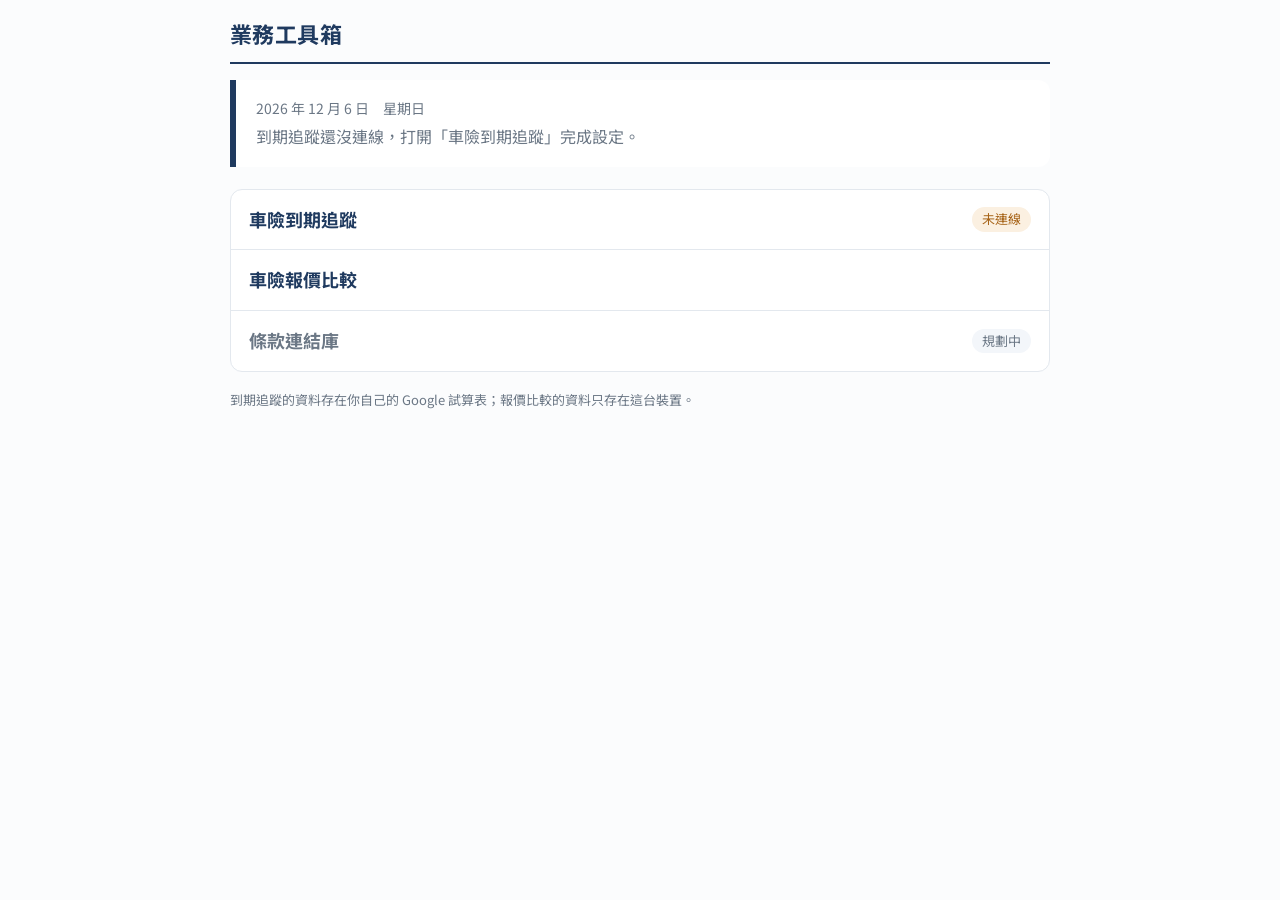
==== commit c227bfc7: "Add files via upload" ====
--- a/index.html
+++ b/index.html
@@ -18,7 +18,6 @@
 .tool:last-child{border-bottom:0}
 a.tool:hover{background:var(--sticky)}
 .tool h2{margin:0;font-size:18px;color:var(--ink)}
-.tool p{margin:2px 0 0;color:var(--muted);font-size:14px}
 .tool .st{font-size:14px;text-align:right}
 .tool.off h2{color:var(--muted)}
 .foot{margin-top:18px;font-size:13px;color:var(--muted)}
@@ -44,9 +43,9 @@
 <script>
 /* 工具清單：新增工具時，在這裡加一筆即可 */
 const TOOLS = [
-  {id:'tracker', name:'車險到期追蹤', desc:'記錄客戶車輛的強制險與任意險到期日，到期前寄信提醒。', href:'tracker.html'},
-  {id:'compare', name:'車險報價比較', desc:'並排比較最多 5 家產險公司的報價，面談時給客戶看。', href:'compare.html'},
-  {id:'clauses', name:'條款連結庫', desc:'各家公司的保單條款連結。', href:null, note:'規劃中'}
+  {id:'tracker', name:'車險到期追蹤', href:'tracker.html'},
+  {id:'compare', name:'車險報價比較', href:'compare.html'},
+  {id:'clauses', name:'條款連結庫', href:null, note:'規劃中'}
 ];
 
 const esc = TB.esc;
@@ -58,8 +57,8 @@
   document.getElementById('tools').innerHTML = TOOLS.map(t => {
     const st = t.href ? (status[t.id] || '') : `<span class="pill m">${esc(t.note||'')}</span>`;
     return t.href
-      ? `<a class="tool" href="${esc(t.href)}"><div><h2>${esc(t.name)}</h2><p>${esc(t.desc)}</p></div><div class="st">${st}</div></a>`
-      : `<div class="tool off" aria-disabled="true"><div><h2>${esc(t.name)}</h2><p>${esc(t.desc)}</p></div><div class="st">${st}</div></div>`;
+      ? `<a class="tool" href="${esc(t.href)}"><h2>${esc(t.name)}</h2><div class="st">${st}</div></a>`
+      : `<div class="tool off" aria-disabled="true"><h2>${esc(t.name)}</h2><div class="st">${st}</div></div>`;
   }).join('');
 }
 
